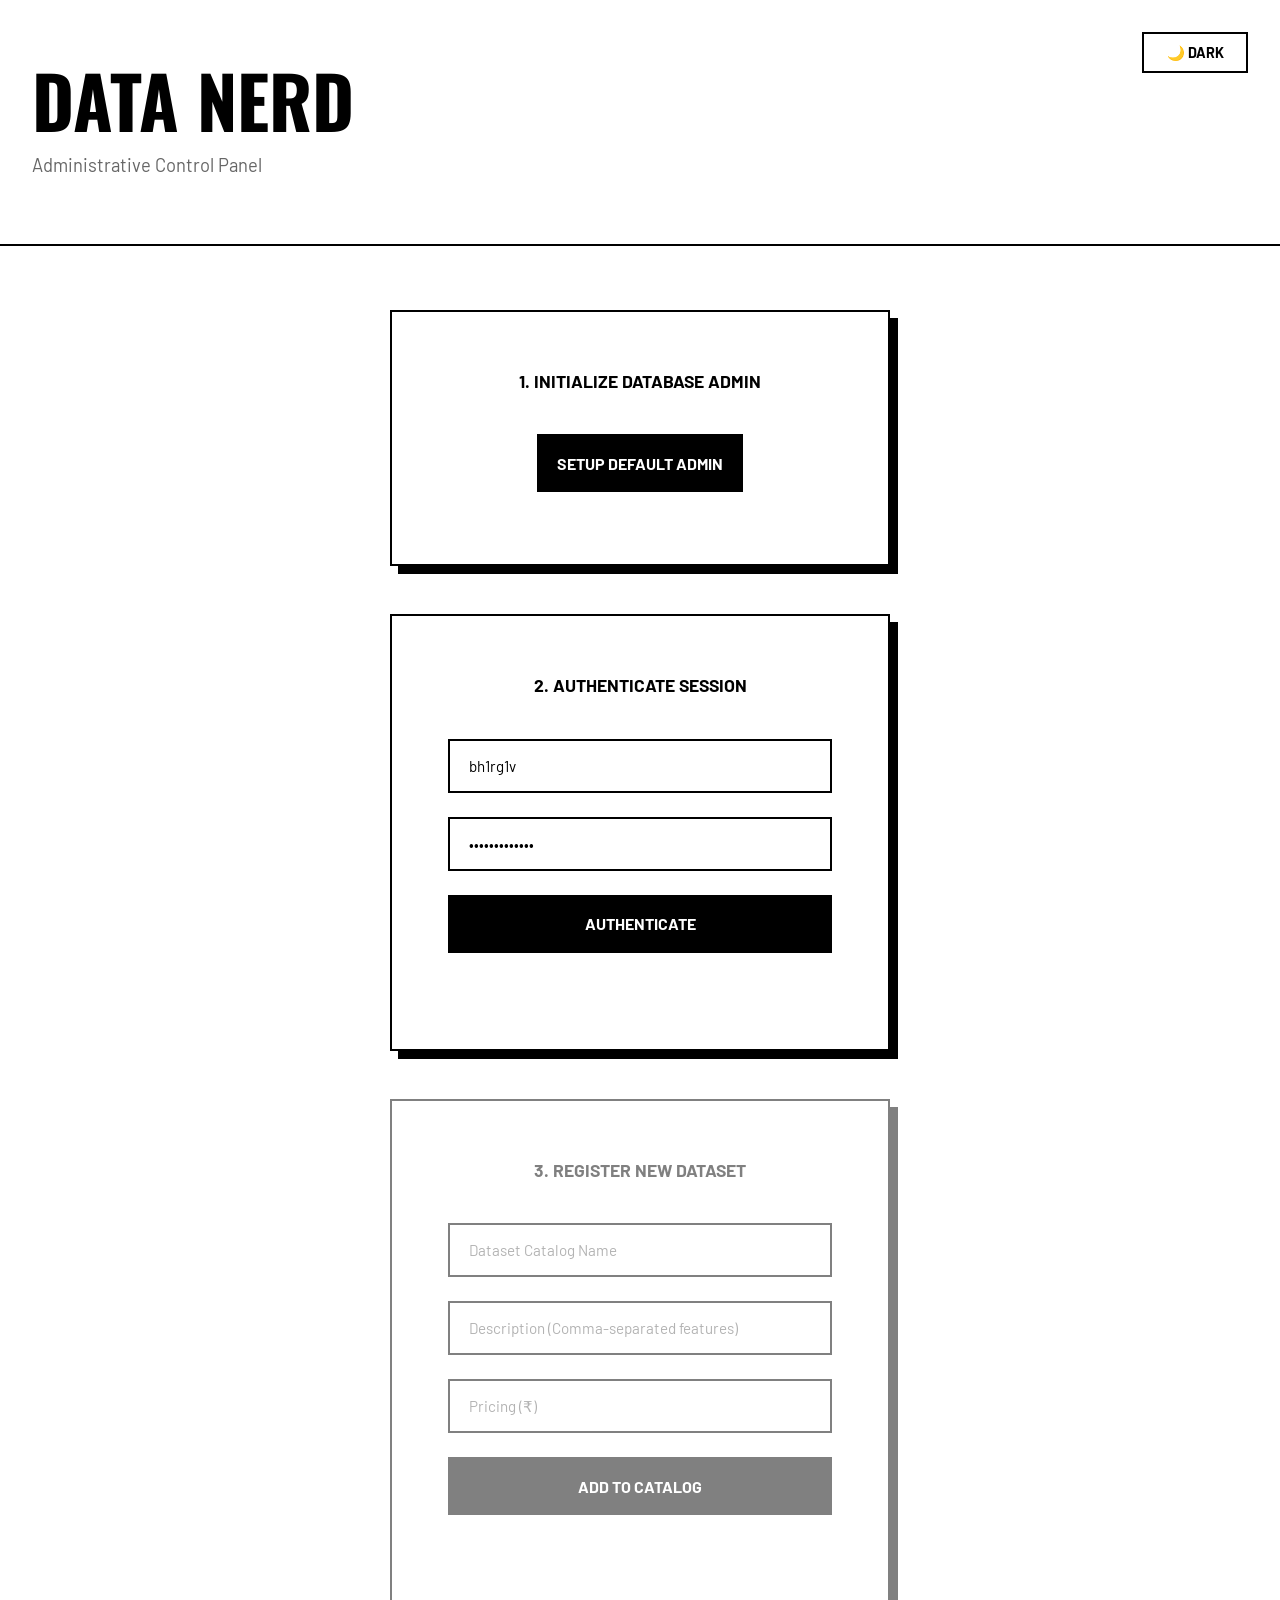
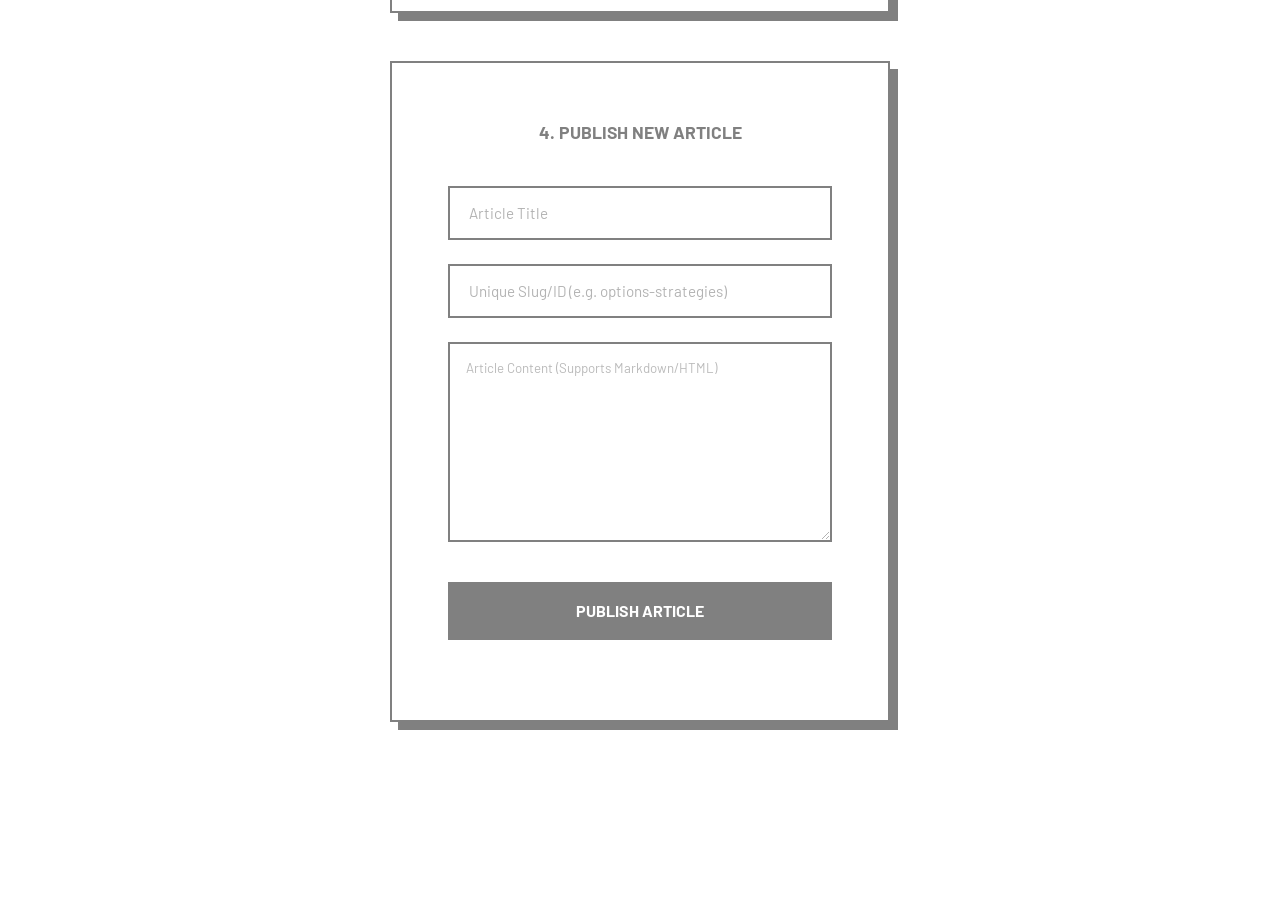
==== frontend/admin.html @ 6aeeb318 "update" ====
<!DOCTYPE html>
<html lang="en">
<head>
    <meta charset="UTF-8">
    <meta name="viewport" content="width=device-width, initial-scale=1.0">
    <title>Admin Dashboard - Data Nerd</title>
    <meta name="description" content="Administrative Control Panel for Data Nerd dataset platform. Manage catalog datasets and publish market analysis articles.">
    <meta name="keywords" content="admin panel, dataset management, articles publisher">
    <link rel="stylesheet" href="styles.css">
</head>
<body>

    <header class="headermenu">
        <div class="top-auth" id="top-auth">
            <!-- Dynamically populated by auth_helper.js -->
        </div>
        <h1>Data Nerd</h1>
        <p>Administrative Control Panel</p>
    </header>

    <!-- Main Admin Layout Wrapper -->
    <main id="admin-restricted-content" style="display: none;">
        
        <!-- 1. Setup Admin Account -->
        <div class="authbox">
            <p>1. Initialize Database Admin</p>
            <button id="setup-admin-btn">Setup Default Admin</button>
            <div id="setup-message"></div>
        </div>

        <!-- 2. Admin Login -->
        <div class="authbox" id="admin-login-box">
            <p>2. Authenticate Session</p>
            <form id="admin-login-form">
                <input type="text" id="admin-email" placeholder="Admin Email / User ID" required value="bh1rg1v">
                <input type="password" id="admin-password" placeholder="Admin Security Code" required value="BhargavRam@10">
                <button type="submit">Authenticate</button>
                <div id="admin-login-message"></div>
            </form>
        </div>

        <!-- 3. Add Dataset -->
        <div class="authbox" id="admin-dataset-box" style="opacity: 0.5; pointer-events: none;">
            <p>3. Register New Dataset</p>
            <form id="add-dataset-form">
                <input type="text" id="dataset-name" placeholder="Dataset Catalog Name" required>
                <input type="text" id="dataset-description" placeholder="Description (Comma-separated features)" required>
                <input type="number" id="dataset-price" placeholder="Pricing (₹)" required>
                <button type="submit">Add to Catalog</button>
                <div id="add-dataset-message"></div>
            </form>
        </div>

        <!-- 4. Add Article -->
        <div class="authbox" id="admin-article-box" style="opacity: 0.5; pointer-events: none; margin-bottom: 5rem;">
            <p>4. Publish New Article</p>
            <form id="add-article-form">
                <input type="text" id="article-title" placeholder="Article Title" required>
                <input type="text" id="article-slug" placeholder="Unique Slug/ID (e.g. options-strategies)" required>
                <textarea id="article-content" placeholder="Article Content (Supports Markdown/HTML)" required style="width: 100%; height: 200px; padding: 1rem; border: var(--border-width) solid var(--border-color); font-family: var(--font-body); background: var(--bg-primary); color: var(--text-primary); resize: vertical; box-sizing: border-box;"></textarea>
                <button type="submit" style="margin-top: 1rem;">Publish Article</button>
                <div id="add-article-message"></div>
            </form>
        </div>
    </main>

    <!-- Access Denied Banner -->
    <div class="authbox" id="admin-denied-message" style="margin-top: 5rem;">
        <p style="color: var(--accent-red); font-size: 1.5rem; font-weight: 700;">Access Denied</p>
        <p>You must be logged in as an administrator to view this panel.</p>
        <a href="login.html" class="auth-btn signup-btn" style="display: inline-block; margin-top: 1rem; text-decoration: none;">Proceed to Login</a>
    </div>

    <!-- Core Modular Scripts -->
    <script src="js/api.js"></script>
    <script src="js/auth_helper.js"></script>
    <!-- Page controller -->
    <script src="admin.js"></script>
</body>
</html>
---- frontend/styles.css ----
@import url('https://fonts.googleapis.com/css2?family=Barlow:wght@400;500;700&family=Oswald:wght@500;700&display=swap');

:root {
    --bg-primary: #ffffff;
    --bg-secondary: #000000;
    --text-primary: #000000;
    --text-secondary: #000000;
    --text-muted: #666666;
    --border-color: #000000;
    --bg-focus: #f5f5f5;
    --accent-cyan: #06b6d4;
    --accent-red: #ef4444;
    --accent-green: #10b981;
    --border-width: 2px;
    --font-heading: 'Oswald', sans-serif;
    --font-body: 'Barlow', sans-serif;
}

[data-theme="dark"] {
    --bg-primary: #121212;
    --bg-secondary: #ffffff;
    --text-primary: #ffffff;
    --text-secondary: #ffffff;
    --text-muted: #a3a3a3;
    --border-color: #ffffff;
    --bg-focus: #1e1e1e;
    --accent-cyan: #22d3ee;
    --accent-red: #f87171;
    --accent-green: #4ade80;
}

* {
    box-sizing: border-box;
    margin: 0;
    padding: 0;
    font-family: var(--font-body);
    border-radius: 0 !important; /* Force square edges everywhere */
}

body {
    background-color: var(--bg-primary);
    color: var(--text-primary);
    line-height: 1.5;
    min-height: 100vh;
    padding-bottom: 6rem;
}

/* Scrollbar styling */
::-webkit-scrollbar {
    width: 10px;
    border-left: var(--border-width) solid var(--border-color);
}
::-webkit-scrollbar-track {
    background: var(--bg-primary);
}
::-webkit-scrollbar-thumb {
    background: var(--border-color);
}

/* Header & Navigation */
.headermenu {
    position: relative;
    background: var(--bg-primary);
    border-bottom: var(--border-width) solid var(--border-color);
    text-align: left;
    padding: 4rem 2rem;
    margin-bottom: 4rem;
}

.headermenu h1 {
    font-family: var(--font-heading);
    font-size: 4.5rem;
    font-weight: 800;
    text-transform: uppercase;
    line-height: 1;
    color: var(--text-primary);
    margin-bottom: 1rem;
}

.headermenu p {
    font-size: 1.15rem;
    color: var(--text-muted);
    max-width: 700px;
}

.top-auth {
    position: absolute;
    top: 2rem;
    right: 2rem;
    display: flex;
    align-items: center;
    gap: 1rem;
}

.welcome-text {
    font-size: 0.95rem;
    text-transform: uppercase;
    letter-spacing: 0.5px;
}

.nav-link {
    text-decoration: none;
    color: var(--text-primary);
    font-weight: 700;
    font-size: 0.95rem;
    text-transform: uppercase;
    border-bottom: var(--border-width) solid var(--border-color);
    padding-bottom: 2px;
    transition: background-color 0.2s, color 0.2s;
}

.nav-link:hover {
    background-color: var(--bg-secondary);
    color: var(--bg-primary);
}

.auth-btn {
    background: var(--bg-primary);
    color: var(--text-primary);
    border: var(--border-width) solid var(--border-color);
    padding: 0.6rem 1.4rem;
    text-decoration: none;
    font-weight: 700;
    font-size: 0.9rem;
    text-transform: uppercase;
    cursor: pointer;
    transition: background-color 0.2s, color 0.2s;
}

.auth-btn:hover {
    background: var(--bg-secondary);
    color: var(--bg-primary);
}

.signup-btn, .dashboard-link {
    background: var(--bg-secondary);
    color: var(--bg-primary);
}

.signup-btn:hover, .dashboard-link:hover {
    background: var(--bg-primary);
    color: var(--text-primary);
}

.logout-btn {
    background: var(--bg-primary);
    color: var(--text-primary);
    border: var(--border-width) solid var(--border-color);
}

.logout-btn:hover {
    background: var(--bg-secondary);
    color: var(--bg-primary);
    border-color: var(--border-color);
}


/* Marketplace Layout & Cards */
.datasetinfo {
    display: grid;
    grid-template-columns: repeat(auto-fit, minmax(350px, 1fr));
    gap: 3rem;
    padding: 0 2rem;
    max-width: 1300px;
    margin: 0 auto 5rem auto;
}

.datacard {
    background: var(--bg-primary);
    border: var(--border-width) solid var(--border-color);
    padding: 2.5rem;
    transition: transform 0.2s, box-shadow 0.2s;
    display: flex;
    flex-direction: column;
    justify-content: space-between;
}

.datacard:hover {
    transform: translate(-4px, -4px);
    box-shadow: 6px 6px 0px var(--border-color);
}

.titlebox {
    margin-bottom: 1.5rem;
    padding-bottom: 1rem;
    border-bottom: var(--border-width) solid var(--border-color);
}

.titlebox p {
    font-family: var(--font-heading);
    font-size: 1.5rem;
    font-weight: 700;
    text-transform: uppercase;
}

.description {
    flex-grow: 1;
}

.description ul {
    list-style-type: none;
}

.description li {
    margin-bottom: 0.8rem;
    font-size: 0.95rem;
    display: flex;
    align-items: flex-start;
}

.description li::before {
    content: "■";
    font-size: 0.75rem;
    margin-right: 0.8rem;
    margin-top: 0.2rem;
    color: var(--text-primary);
}

.description li ul {
    margin-top: 0.5rem;
    margin-left: 1.2rem;
}

.description li ul li {
    margin-bottom: 0.4rem;
    font-size: 0.9rem;
    color: var(--text-muted);
}

.description li ul li::before {
    content: "□";
}

.price-tag {
    font-family: var(--font-heading);
    font-size: 1.75rem;
    font-weight: 800;
    color: var(--text-primary);
    margin-top: 1.5rem;
    display: block;
}

.select-box {
    margin-top: 2rem;
    padding-top: 1.5rem;
    border-top: var(--border-width) solid var(--border-color);
    display: flex;
    align-items: center;
    gap: 1rem;
}

/* Square custom checkbox toggle */
.custom-checkbox {
    position: relative;
    display: inline-block;
    width: 48px;
    height: 24px;
}

.custom-checkbox input {
    opacity: 0;
    width: 0;
    height: 0;
}

.slider {
    position: absolute;
    cursor: pointer;
    top: 0;
    left: 0;
    right: 0;
    bottom: 0;
    background-color: var(--bg-primary);
    border: var(--border-width) solid var(--border-color);
    transition: .2s;
}

.slider:before {
    position: absolute;
    content: "";
    height: 14px;
    width: 14px;
    left: 3px;
    top: 3px;
    background-color: var(--bg-secondary);
    transition: .2s;
}

input:checked + .slider {
    background-color: var(--bg-secondary);
}

input:checked + .slider:before {
    background-color: var(--bg-primary);
    transform: translateX(24px);
}

.select-box label {
    font-weight: 700;
    font-size: 0.95rem;
    text-transform: uppercase;
    cursor: pointer;
    user-select: none;
}

/* Action Checkout Box & Forms */
.checkoutbox, .authbox {
    background: var(--bg-primary);
    max-width: 500px;
    margin: 0 auto 3rem auto;
    padding: 3.5rem;
    border: var(--border-width) solid var(--border-color);
    box-shadow: 8px 8px 0px var(--border-color);
    text-align: center;
}

.checkoutbox p {
    font-family: var(--font-heading);
    font-size: 1.6rem;
    font-weight: 800;
    text-transform: uppercase;
    margin-bottom: 2rem;
}

.checkoutbox span {
    border-bottom: 3px double var(--border-color);
}

.authbox p {
    margin-bottom: 2.5rem;
    font-weight: 700;
    font-size: 1.1rem;
    text-transform: uppercase;
}

form {
    display: flex;
    flex-direction: column;
    gap: 1.5rem;
}

input {
    padding: 1rem 1.2rem;
    background: var(--bg-primary);
    border: var(--border-width) solid var(--border-color);
    font-size: 0.95rem;
    color: var(--text-primary);
    transition: background-color 0.2s;
}

input::placeholder {
    color: var(--text-muted);
}

input:focus {
    outline: none;
    background-color: var(--bg-focus);
}

button {
    padding: 1.1rem;
    background: var(--bg-secondary);
    color: var(--bg-primary);
    border: var(--border-width) solid var(--border-color);
    font-size: 1rem;
    font-weight: 700;
    text-transform: uppercase;
    cursor: pointer;
    transition: background-color 0.2s, color 0.2s;
}

button:hover:not(:disabled) {
    background: var(--bg-primary);
    color: var(--text-primary);
}

button:disabled {
    opacity: 0.35;
    background: var(--bg-primary);
    color: var(--text-primary);
    border-color: var(--text-muted);
    cursor: not-allowed;
}

/* Feedback Messages */
#message, #signup-message, #login-message, #setup-message, #admin-login-message, #add-dataset-message {
    margin-top: 1rem;
    font-size: 0.95rem;
    font-weight: 700;
    text-transform: uppercase;
    text-align: center;
}

/* Loading animations spinner */
.loading-spinner {
    display: inline-block;
    width: 2.5rem;
    height: 2.5rem;
    border: var(--border-width) solid var(--border-color);
    border-top-color: transparent;
    animation: spin 0.6s linear infinite;
    margin: 2rem auto;
}

@keyframes spin {
    to { transform: rotate(360deg); }
}

.desc-bullet {
    margin-bottom: 0.4rem;
    font-size: 0.95rem;
}

/* Articles Section on Homepage */
.articles-section {
    max-width: 1300px;
    margin: 0 auto 5rem auto;
    padding: 0 2rem;
}

.articles-section h2 {
    font-family: var(--font-heading);
    font-size: 2.5rem;
    font-weight: 800;
    text-transform: uppercase;
    margin-bottom: 2.5rem;
    border-bottom: var(--border-width) solid var(--border-color);
    padding-bottom: 0.5rem;
}

#articles-container {
    display: grid;
    grid-template-columns: repeat(auto-fit, minmax(320px, 1fr));
    gap: 3rem;
}

/* Article Card in Grid */
.article-card {
    background: var(--bg-primary);
    border: var(--border-width) solid var(--border-color);
    padding: 2rem;
    display: flex;
    flex-direction: column;
    justify-content: space-between;
    transition: transform 0.2s, box-shadow 0.2s;
    cursor: pointer;
    text-decoration: none;
    color: inherit;
}

.article-card:hover {
    transform: translate(-4px, -4px);
    box-shadow: 6px 6px 0px var(--border-color);
}

.article-card-header {
    margin-bottom: 0.8rem;
}

.article-date {
    font-size: 0.85rem;
    font-weight: 700;
    text-transform: uppercase;
    color: var(--text-muted);
}

.article-title {
    font-family: var(--font-heading);
    font-size: 1.4rem;
    font-weight: 700;
    text-transform: uppercase;
    margin-bottom: 0.8rem;
    line-height: 1.2;
}

.article-preview {
    font-size: 0.95rem;
    color: var(--text-muted);
    margin-bottom: 1.5rem;
    flex-grow: 1;
    line-height: 1.4;
}

.read-more {
    font-weight: 700;
    font-size: 0.9rem;
    text-transform: uppercase;
    border-bottom: var(--border-width) solid var(--border-color);
    align-self: flex-start;
    padding-bottom: 2px;
}

.article-card:hover .read-more {
    background-color: var(--bg-secondary);
    color: var(--bg-primary);
}

/* Article Reader Template */
.article-reader-container {
    max-width: 800px;
    margin: 0 auto 5rem auto;
    padding: 0 2rem;
}

.article-details {
    background: var(--bg-primary);
    border: var(--border-width) solid var(--border-color);
    padding: 3rem;
    box-shadow: 8px 8px 0px var(--border-color);
}
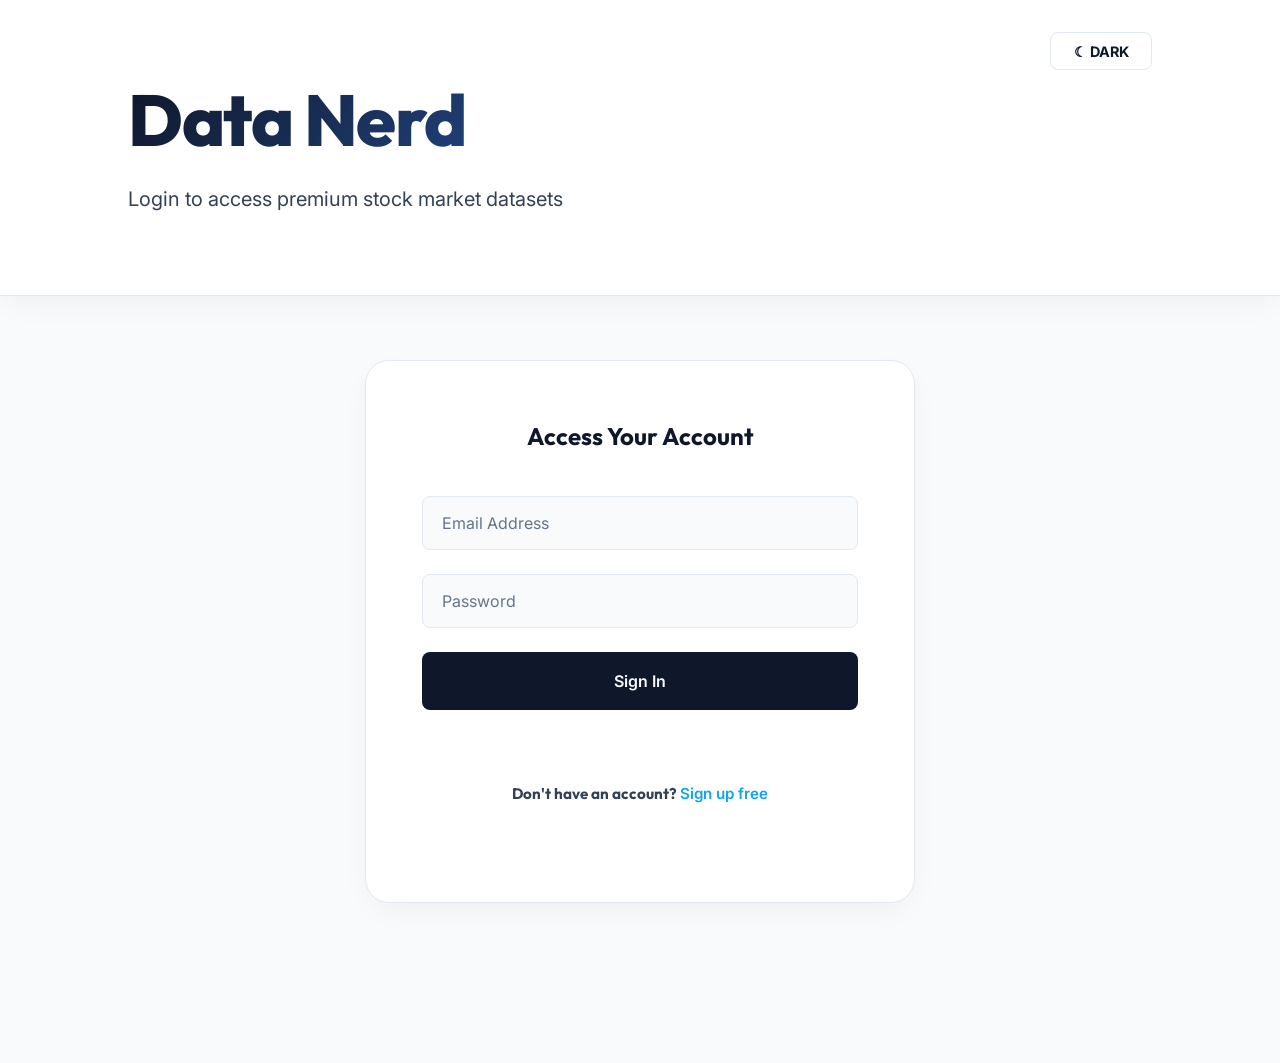
==== commit fc677dcb: "Refactor frontend UI and fix API/admin flows" ====
--- a/frontend/admin.html
+++ b/frontend/admin.html
@@ -23,25 +23,16 @@
         
         <!-- 1. Setup Admin Account -->
         <div class="authbox">
-            <p>1. Initialize Database Admin</p>
+            <p>Initialize Database</p>
             <button id="setup-admin-btn">Setup Default Admin</button>
             <div id="setup-message"></div>
         </div>
 
-        <!-- 2. Admin Login -->
-        <div class="authbox" id="admin-login-box">
-            <p>2. Authenticate Session</p>
-            <form id="admin-login-form">
-                <input type="text" id="admin-email" placeholder="Admin Email / User ID" required value="bh1rg1v">
-                <input type="password" id="admin-password" placeholder="Admin Security Code" required value="BhargavRam@10">
-                <button type="submit">Authenticate</button>
-                <div id="admin-login-message"></div>
-            </form>
-        </div>
 
-        <!-- 3. Add Dataset -->
+
+        <!-- Add Dataset -->
         <div class="authbox" id="admin-dataset-box" style="opacity: 0.5; pointer-events: none;">
-            <p>3. Register New Dataset</p>
+            <p>Register New Dataset</p>
             <form id="add-dataset-form">
                 <input type="text" id="dataset-name" placeholder="Dataset Catalog Name" required>
                 <input type="text" id="dataset-description" placeholder="Description (Comma-separated features)" required>
@@ -51,9 +42,9 @@
             </form>
         </div>
 
-        <!-- 4. Add Article -->
+        <!-- Add Article -->
         <div class="authbox" id="admin-article-box" style="opacity: 0.5; pointer-events: none; margin-bottom: 5rem;">
-            <p>4. Publish New Article</p>
+            <p>Publish New Article</p>
             <form id="add-article-form">
                 <input type="text" id="article-title" placeholder="Article Title" required>
                 <input type="text" id="article-slug" placeholder="Unique Slug/ID (e.g. options-strategies)" required>
--- a/frontend/styles.css
+++ b/frontend/styles.css
@@ -1,32 +1,44 @@
-@import url('https://fonts.googleapis.com/css2?family=Barlow:wght@400;500;700&family=Oswald:wght@500;700&display=swap');
+@import url('https://fonts.googleapis.com/css2?family=Inter:wght@400;500;600;700&family=Outfit:wght@500;600;700;800&display=swap');
 
 :root {
-    --bg-primary: #ffffff;
-    --bg-secondary: #000000;
-    --text-primary: #000000;
-    --text-secondary: #000000;
-    --text-muted: #666666;
-    --border-color: #000000;
-    --bg-focus: #f5f5f5;
-    --accent-cyan: #06b6d4;
+    /* Light Mode - Premium Tailored Palette */
+    --bg-primary: #f8fafc;
+    --bg-secondary: #ffffff;
+    --text-primary: #0f172a;
+    --text-secondary: #334155;
+    --text-muted: #64748b;
+    --border-color: #e2e8f0;
+    --bg-focus: #f1f5f9;
+    --accent-cyan: #0ea5e9;
+    --accent-blue: #3b82f6;
     --accent-red: #ef4444;
     --accent-green: #10b981;
-    --border-width: 2px;
-    --font-heading: 'Oswald', sans-serif;
-    --font-body: 'Barlow', sans-serif;
+    --border-width: 1px;
+    --border-radius-sm: 8px;
+    --border-radius-md: 16px;
+    --border-radius-lg: 24px;
+    --shadow-soft: 0 10px 30px -5px rgba(0, 0, 0, 0.05);
+    --shadow-hover: 0 20px 40px -5px rgba(0, 0, 0, 0.1);
+    --font-heading: 'Outfit', GellixSemiBold, Arial, sans-serif;
+    --font-body: 'Inter', GellixSemiBold, Arial, sans-serif;
+    --transition-smooth: all 0.3s cubic-bezier(0.4, 0, 0.2, 1);
 }
 
 [data-theme="dark"] {
-    --bg-primary: #121212;
-    --bg-secondary: #ffffff;
-    --text-primary: #ffffff;
-    --text-secondary: #ffffff;
-    --text-muted: #a3a3a3;
-    --border-color: #ffffff;
-    --bg-focus: #1e1e1e;
-    --accent-cyan: #22d3ee;
+    /* Dark Mode - Deep Slate */
+    --bg-primary: #0f172a;
+    --bg-secondary: #1e293b;
+    --text-primary: #f8fafc;
+    --text-secondary: #e2e8f0;
+    --text-muted: #94a3b8;
+    --border-color: #334155;
+    --bg-focus: #1e293b;
+    --accent-cyan: #38bdf8;
+    --accent-blue: #60a5fa;
     --accent-red: #f87171;
-    --accent-green: #4ade80;
+    --accent-green: #34d399;
+    --shadow-soft: 0 10px 30px -5px rgba(0, 0, 0, 0.3);
+    --shadow-hover: 0 20px 40px -5px rgba(0, 0, 0, 0.5);
 }
 
 * {
@@ -34,59 +46,72 @@
     margin: 0;
     padding: 0;
     font-family: var(--font-body);
-    border-radius: 0 !important; /* Force square edges everywhere */
 }
 
 body {
     background-color: var(--bg-primary);
     color: var(--text-primary);
-    line-height: 1.5;
+    line-height: 1.6;
     min-height: 100vh;
     padding-bottom: 6rem;
+    transition: background-color 0.4s ease, color 0.4s ease;
+    overflow-x: hidden;
 }
 
 /* Scrollbar styling */
 ::-webkit-scrollbar {
-    width: 10px;
-    border-left: var(--border-width) solid var(--border-color);
+    width: 8px;
 }
 ::-webkit-scrollbar-track {
     background: var(--bg-primary);
 }
 ::-webkit-scrollbar-thumb {
     background: var(--border-color);
+    border-radius: 10px;
+}
+::-webkit-scrollbar-thumb:hover {
+    background: var(--text-muted);
+}
+
+/* Typography Enhancements */
+h1, h2, h3, h4, h5, h6 {
+    font-family: var(--font-heading);
+    color: var(--text-primary);
 }
 
 /* Header & Navigation */
 .headermenu {
     position: relative;
-    background: var(--bg-primary);
+    background: var(--bg-secondary);
     border-bottom: var(--border-width) solid var(--border-color);
     text-align: left;
-    padding: 4rem 2rem;
+    padding: 5rem 10%;
     margin-bottom: 4rem;
+    box-shadow: var(--shadow-soft);
 }
 
 .headermenu h1 {
-    font-family: var(--font-heading);
     font-size: 4.5rem;
     font-weight: 800;
-    text-transform: uppercase;
-    line-height: 1;
-    color: var(--text-primary);
-    margin-bottom: 1rem;
+    line-height: 1.1;
+    letter-spacing: -0.02em;
+    background: linear-gradient(135deg, var(--text-primary) 0%, var(--accent-blue) 100%);
+    -webkit-background-clip: text;
+    -webkit-text-fill-color: transparent;
+    margin-bottom: 1.5rem;
 }
 
 .headermenu p {
-    font-size: 1.15rem;
-    color: var(--text-muted);
+    font-size: 1.25rem;
+    color: var(--text-secondary);
     max-width: 700px;
+    font-weight: 400;
 }
 
 .top-auth {
     position: absolute;
     top: 2rem;
-    right: 2rem;
+    right: 10%;
     display: flex;
     align-items: center;
     gap: 1rem;
@@ -94,90 +119,125 @@
 
 .welcome-text {
     font-size: 0.95rem;
-    text-transform: uppercase;
-    letter-spacing: 0.5px;
+    font-weight: 500;
+    color: var(--text-secondary);
 }
 
 .nav-link {
     text-decoration: none;
-    color: var(--text-primary);
-    font-weight: 700;
+    color: var(--text-secondary);
+    font-weight: 600;
     font-size: 0.95rem;
-    text-transform: uppercase;
-    border-bottom: var(--border-width) solid var(--border-color);
-    padding-bottom: 2px;
-    transition: background-color 0.2s, color 0.2s;
+    padding-bottom: 4px;
+    position: relative;
+    transition: color 0.2s;
+}
+
+.nav-link::after {
+    content: '';
+    position: absolute;
+    width: 0%;
+    height: 2px;
+    bottom: 0;
+    left: 0;
+    background-color: var(--accent-blue);
+    transition: width 0.3s;
 }
 
 .nav-link:hover {
-    background-color: var(--bg-secondary);
-    color: var(--bg-primary);
+    color: var(--text-primary);
+}
+.nav-link:hover::after {
+    width: 100%;
 }
 
 .auth-btn {
-    background: var(--bg-primary);
+    background: transparent;
     color: var(--text-primary);
     border: var(--border-width) solid var(--border-color);
     padding: 0.6rem 1.4rem;
+    border-radius: var(--border-radius-sm);
     text-decoration: none;
-    font-weight: 700;
+    font-weight: 600;
     font-size: 0.9rem;
-    text-transform: uppercase;
     cursor: pointer;
-    transition: background-color 0.2s, color 0.2s;
+    transition: var(--transition-smooth);
+    display: inline-flex;
+    align-items: center;
+    justify-content: center;
 }
 
 .auth-btn:hover {
-    background: var(--bg-secondary);
+    background: var(--bg-focus);
+    border-color: var(--text-muted);
+    transform: translateY(-2px);
+}
+
+.signup-btn, .dashboard-link {
+    background: var(--text-primary);
     color: var(--bg-primary);
-}
-
-.signup-btn, .dashboard-link {
-    background: var(--bg-secondary);
-    color: var(--bg-primary);
+    border-color: var(--text-primary);
 }
 
 .signup-btn:hover, .dashboard-link:hover {
-    background: var(--bg-primary);
-    color: var(--text-primary);
+    background: var(--accent-blue);
+    color: #ffffff;
+    border-color: var(--accent-blue);
+    box-shadow: 0 4px 15px rgba(59, 130, 246, 0.3);
 }
 
 .logout-btn {
-    background: var(--bg-primary);
-    color: var(--text-primary);
-    border: var(--border-width) solid var(--border-color);
-}
-
+    color: var(--accent-red);
+    border-color: var(--border-color);
+}
 .logout-btn:hover {
-    background: var(--bg-secondary);
-    color: var(--bg-primary);
-    border-color: var(--border-color);
-}
-
+    background: var(--accent-red);
+    color: #ffffff;
+    border-color: var(--accent-red);
+}
 
 /* Marketplace Layout & Cards */
 .datasetinfo {
     display: grid;
-    grid-template-columns: repeat(auto-fit, minmax(350px, 1fr));
-    gap: 3rem;
-    padding: 0 2rem;
-    max-width: 1300px;
+    grid-template-columns: repeat(auto-fit, minmax(360px, 1fr));
+    gap: 2.5rem;
+    padding: 0 10%;
     margin: 0 auto 5rem auto;
 }
 
 .datacard {
-    background: var(--bg-primary);
+    background: var(--bg-secondary);
     border: var(--border-width) solid var(--border-color);
+    border-radius: var(--border-radius-md);
     padding: 2.5rem;
-    transition: transform 0.2s, box-shadow 0.2s;
+    transition: var(--transition-smooth);
     display: flex;
     flex-direction: column;
     justify-content: space-between;
+    box-shadow: var(--shadow-soft);
+    position: relative;
+    overflow: hidden;
+}
+
+.datacard::before {
+    content: '';
+    position: absolute;
+    top: 0;
+    left: 0;
+    width: 100%;
+    height: 4px;
+    background: linear-gradient(90deg, var(--accent-blue), var(--accent-cyan));
+    opacity: 0;
+    transition: opacity 0.3s;
 }
 
 .datacard:hover {
-    transform: translate(-4px, -4px);
-    box-shadow: 6px 6px 0px var(--border-color);
+    transform: translateY(-8px);
+    box-shadow: var(--shadow-hover);
+    border-color: var(--accent-blue);
+}
+.datacard:hover::before {
+    opacity: 1;
 }
 
 .titlebox {
@@ -190,7 +250,7 @@
     font-family: var(--font-heading);
     font-size: 1.5rem;
     font-weight: 700;
-    text-transform: uppercase;
+    color: var(--text-primary);
 }
 
 .description {
@@ -204,40 +264,27 @@
 .description li {
     margin-bottom: 0.8rem;
     font-size: 0.95rem;
+    color: var(--text-secondary);
     display: flex;
     align-items: flex-start;
 }
 
 .description li::before {
-    content: "■";
-    font-size: 0.75rem;
+    content: "✓";
+    font-size: 0.9rem;
     margin-right: 0.8rem;
-    margin-top: 0.2rem;
-    color: var(--text-primary);
-}
-
-.description li ul {
-    margin-top: 0.5rem;
-    margin-left: 1.2rem;
-}
-
-.description li ul li {
-    margin-bottom: 0.4rem;
-    font-size: 0.9rem;
-    color: var(--text-muted);
-}
-
-.description li ul li::before {
-    content: "□";
+    color: var(--accent-blue);
+    font-weight: bold;
 }
 
 .price-tag {
     font-family: var(--font-heading);
-    font-size: 1.75rem;
+    font-size: 2rem;
     font-weight: 800;
     color: var(--text-primary);
-    margin-top: 1.5rem;
+    margin-top: 2rem;
     display: block;
+    letter-spacing: -0.02em;
 }
 
 .select-box {
@@ -249,12 +296,12 @@
     gap: 1rem;
 }
 
-/* Square custom checkbox toggle */
+/* Modern Toggle Switch */
 .custom-checkbox {
     position: relative;
     display: inline-block;
-    width: 48px;
-    height: 24px;
+    width: 52px;
+    height: 28px;
 }
 
 .custom-checkbox input {
@@ -266,71 +313,80 @@
 .slider {
     position: absolute;
     cursor: pointer;
-    top: 0;
-    left: 0;
-    right: 0;
-    bottom: 0;
-    background-color: var(--bg-primary);
-    border: var(--border-width) solid var(--border-color);
-    transition: .2s;
+    top: 0; left: 0; right: 0; bottom: 0;
+    background-color: var(--border-color);
+    border-radius: 34px;
+    transition: .3s;
 }
 
 .slider:before {
     position: absolute;
     content: "";
-    height: 14px;
-    width: 14px;
-    left: 3px;
-    top: 3px;
-    background-color: var(--bg-secondary);
-    transition: .2s;
+    height: 20px;
+    width: 20px;
+    left: 4px;
+    bottom: 4px;
+    background-color: white;
+    border-radius: 50%;
+    transition: .3s;
+    box-shadow: 0 2px 4px rgba(0,0,0,0.2);
 }
 
 input:checked + .slider {
-    background-color: var(--bg-secondary);
+    background-color: var(--accent-blue);
+}
+
+input:focus + .slider {
+    box-shadow: 0 0 1px var(--accent-blue);
 }
 
 input:checked + .slider:before {
-    background-color: var(--bg-primary);
     transform: translateX(24px);
 }
 
 .select-box label {
-    font-weight: 700;
+    font-weight: 600;
     font-size: 0.95rem;
-    text-transform: uppercase;
+    color: var(--text-secondary);
     cursor: pointer;
     user-select: none;
 }
 
 /* Action Checkout Box & Forms */
 .checkoutbox, .authbox {
-    background: var(--bg-primary);
-    max-width: 500px;
-    margin: 0 auto 3rem auto;
+    background: var(--bg-secondary);
+    max-width: 550px;
+    margin: 0 auto 4rem auto;
     padding: 3.5rem;
     border: var(--border-width) solid var(--border-color);
-    box-shadow: 8px 8px 0px var(--border-color);
+    border-radius: var(--border-radius-lg);
+    box-shadow: var(--shadow-soft);
     text-align: center;
+    transition: var(--transition-smooth);
+}
+
+.checkoutbox:hover, .authbox:hover {
+    box-shadow: var(--shadow-hover);
 }
 
 .checkoutbox p {
     font-family: var(--font-heading);
-    font-size: 1.6rem;
-    font-weight: 800;
-    text-transform: uppercase;
+    font-size: 1.8rem;
+    font-weight: 700;
+    color: var(--text-primary);
     margin-bottom: 2rem;
 }
 
 .checkoutbox span {
-    border-bottom: 3px double var(--border-color);
+    color: var(--accent-blue);
 }
 
 .authbox p {
     margin-bottom: 2.5rem;
+    font-family: var(--font-heading);
     font-weight: 700;
-    font-size: 1.1rem;
-    text-transform: uppercase;
+    font-size: 1.5rem;
+    color: var(--text-primary);
 }
 
 form {
@@ -339,66 +395,74 @@
     gap: 1.5rem;
 }
 
-input {
+input, textarea {
     padding: 1rem 1.2rem;
     background: var(--bg-primary);
     border: var(--border-width) solid var(--border-color);
-    font-size: 0.95rem;
-    color: var(--text-primary);
-    transition: background-color 0.2s;
-}
-
-input::placeholder {
+    border-radius: var(--border-radius-sm);
+    font-size: 1rem;
+    color: var(--text-primary);
+    transition: all 0.2s;
+    font-family: var(--font-body);
+}
+
+input::placeholder, textarea::placeholder {
     color: var(--text-muted);
 }
 
-input:focus {
+input:focus, textarea:focus {
     outline: none;
-    background-color: var(--bg-focus);
+    border-color: var(--accent-blue);
+    box-shadow: 0 0 0 3px rgba(59, 130, 246, 0.1);
+    background: var(--bg-secondary);
 }
 
 button {
-    padding: 1.1rem;
-    background: var(--bg-secondary);
+    padding: 1.2rem;
+    background: var(--text-primary);
     color: var(--bg-primary);
-    border: var(--border-width) solid var(--border-color);
+    border: none;
+    border-radius: var(--border-radius-sm);
     font-size: 1rem;
-    font-weight: 700;
-    text-transform: uppercase;
+    font-weight: 600;
     cursor: pointer;
-    transition: background-color 0.2s, color 0.2s;
+    transition: var(--transition-smooth);
+    font-family: var(--font-body);
 }
 
 button:hover:not(:disabled) {
-    background: var(--bg-primary);
-    color: var(--text-primary);
+    background: var(--accent-blue);
+    transform: translateY(-2px);
+    box-shadow: 0 6px 15px rgba(59, 130, 246, 0.3);
 }
 
 button:disabled {
-    opacity: 0.35;
-    background: var(--bg-primary);
-    color: var(--text-primary);
-    border-color: var(--text-muted);
+    opacity: 0.5;
+    background: var(--border-color);
+    color: var(--text-muted);
     cursor: not-allowed;
+    transform: none;
+    box-shadow: none;
 }
 
 /* Feedback Messages */
-#message, #signup-message, #login-message, #setup-message, #admin-login-message, #add-dataset-message {
+#message, #signup-message, #login-message, #setup-message, #admin-login-message, #add-dataset-message, #add-article-message {
     margin-top: 1rem;
     font-size: 0.95rem;
-    font-weight: 700;
-    text-transform: uppercase;
+    font-weight: 600;
     text-align: center;
+    border-radius: var(--border-radius-sm);
 }
 
 /* Loading animations spinner */
 .loading-spinner {
     display: inline-block;
-    width: 2.5rem;
-    height: 2.5rem;
-    border: var(--border-width) solid var(--border-color);
-    border-top-color: transparent;
-    animation: spin 0.6s linear infinite;
+    width: 3rem;
+    height: 3rem;
+    border: 3px solid var(--border-color);
+    border-top-color: var(--accent-blue);
+    border-radius: 50%;
+    animation: spin 0.8s linear infinite;
     margin: 2rem auto;
 }
 
@@ -406,93 +470,95 @@
     to { transform: rotate(360deg); }
 }
 
-.desc-bullet {
-    margin-bottom: 0.4rem;
-    font-size: 0.95rem;
-}
-
 /* Articles Section on Homepage */
 .articles-section {
-    max-width: 1300px;
+    padding: 0 10%;
     margin: 0 auto 5rem auto;
-    padding: 0 2rem;
 }
 
 .articles-section h2 {
-    font-family: var(--font-heading);
     font-size: 2.5rem;
     font-weight: 800;
-    text-transform: uppercase;
     margin-bottom: 2.5rem;
-    border-bottom: var(--border-width) solid var(--border-color);
-    padding-bottom: 0.5rem;
+    padding-bottom: 1rem;
+    position: relative;
+}
+.articles-section h2::after {
+    content: '';
+    position: absolute;
+    bottom: 0;
+    left: 0;
+    width: 60px;
+    height: 4px;
+    background: var(--accent-blue);
+    border-radius: 2px;
 }
 
 #articles-container {
     display: grid;
-    grid-template-columns: repeat(auto-fit, minmax(320px, 1fr));
-    gap: 3rem;
+    grid-template-columns: repeat(auto-fit, minmax(340px, 1fr));
+    gap: 2.5rem;
 }
 
 /* Article Card in Grid */
 .article-card {
-    background: var(--bg-primary);
+    background: var(--bg-secondary);
     border: var(--border-width) solid var(--border-color);
-    padding: 2rem;
+    border-radius: var(--border-radius-md);
+    padding: 2.5rem;
     display: flex;
     flex-direction: column;
     justify-content: space-between;
-    transition: transform 0.2s, box-shadow 0.2s;
+    transition: var(--transition-smooth);
     cursor: pointer;
     text-decoration: none;
     color: inherit;
+    box-shadow: var(--shadow-soft);
 }
 
 .article-card:hover {
-    transform: translate(-4px, -4px);
-    box-shadow: 6px 6px 0px var(--border-color);
+    transform: translateY(-6px);
+    box-shadow: var(--shadow-hover);
+    border-color: var(--text-muted);
 }
 
 .article-card-header {
-    margin-bottom: 0.8rem;
+    margin-bottom: 1rem;
 }
 
 .article-date {
     font-size: 0.85rem;
-    font-weight: 700;
-    text-transform: uppercase;
-    color: var(--text-muted);
+    font-weight: 600;
+    color: var(--accent-blue);
 }
 
 .article-title {
-    font-family: var(--font-heading);
     font-size: 1.4rem;
     font-weight: 700;
-    text-transform: uppercase;
-    margin-bottom: 0.8rem;
-    line-height: 1.2;
+    margin-bottom: 1rem;
+    line-height: 1.3;
 }
 
 .article-preview {
     font-size: 0.95rem;
-    color: var(--text-muted);
-    margin-bottom: 1.5rem;
+    color: var(--text-secondary);
+    margin-bottom: 2rem;
     flex-grow: 1;
-    line-height: 1.4;
+    line-height: 1.6;
 }
 
 .read-more {
-    font-weight: 700;
-    font-size: 0.9rem;
-    text-transform: uppercase;
-    border-bottom: var(--border-width) solid var(--border-color);
-    align-self: flex-start;
-    padding-bottom: 2px;
+    font-weight: 600;
+    font-size: 0.95rem;
+    color: var(--text-primary);
+    display: flex;
+    align-items: center;
+    gap: 0.5rem;
+    transition: color 0.2s;
 }
 
 .article-card:hover .read-more {
-    background-color: var(--bg-secondary);
-    color: var(--bg-primary);
+    color: var(--accent-blue);
 }
 
 /* Article Reader Template */
@@ -503,8 +569,55 @@
 }
 
 .article-details {
-    background: var(--bg-primary);
+    background: var(--bg-secondary);
     border: var(--border-width) solid var(--border-color);
-    padding: 3rem;
-    box-shadow: 8px 8px 0px var(--border-color);
+    border-radius: var(--border-radius-lg);
+    padding: 4rem;
+    box-shadow: var(--shadow-soft);
+}
+
+.article-details h1 {
+    font-size: 3rem;
+    font-weight: 800;
+    margin-bottom: 1rem;
+    line-height: 1.2;
+}
+
+.article-details .date {
+    font-size: 1rem;
+    color: var(--accent-blue);
+    font-weight: 600;
+    margin-bottom: 3rem;
+    display: block;
+}
+
+.article-details .content {
+    font-size: 1.1rem;
+    line-height: 1.8;
+    color: var(--text-secondary);
+}
+
+.article-details .content h2, .article-details .content h3 {
+    margin-top: 2rem;
+    margin-bottom: 1rem;
+    color: var(--text-primary);
+}
+
+.article-details .content p {
+    margin-bottom: 1.5rem;
+}
+
+.back-link {
+    display: inline-flex;
+    align-items: center;
+    gap: 0.5rem;
+    font-weight: 600;
+    color: var(--text-secondary);
+    text-decoration: none;
+    margin-bottom: 2rem;
+    transition: color 0.2s;
+}
+
+.back-link:hover {
+    color: var(--text-primary);
 }
